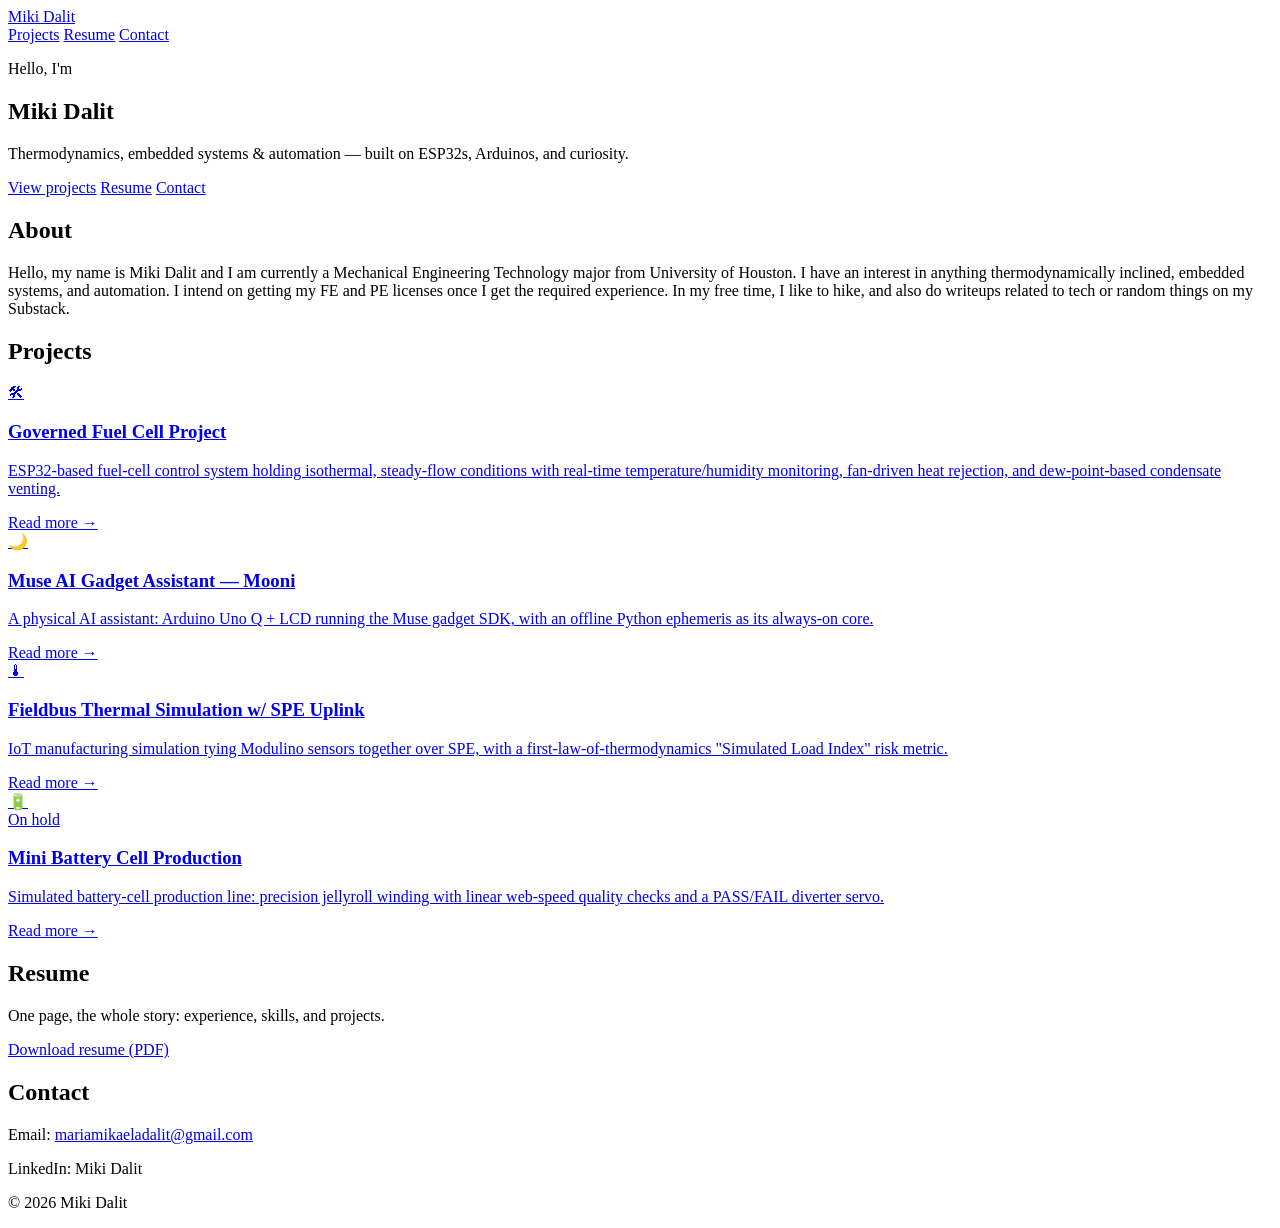
==== index.html @ ed20acd8 "Add personal website: index.html" ====
<!DOCTYPE html>
<html lang="en">
<head>
  <meta charset="UTF-8">
  <meta name="viewport" content="width=device-width, initial-scale=1.0">
  <title>Miki Dalit — Portfolio</title>
  <meta name="description" content="Personal portfolio of Miki Dalit: thermodynamics, embedded systems, and automation projects.">
  <link rel="stylesheet" href="style.css">
</head>
<body>

<header class="site-header">
  <a class="brand" href="index.html">Miki Dalit</a>
  <nav>
    <a href="#projects">Projects</a>
    <a href="resume.pdf" download>Resume</a>
    <a href="#contact">Contact</a>
  </nav>
</header>

<main>
  <section class="hero">
    <p class="hero-kicker">Hello, I'm</p>
    <h1>Miki Dalit</h1>
    <p class="tagline">Thermodynamics, embedded systems &amp; automation — built on ESP32s, Arduinos, and curiosity.</p>
    <div class="hero-buttons">
      <a class="btn btn-primary" href="#projects">View projects</a>
      <a class="btn" href="resume.pdf" download>Resume</a>
      <a class="btn" href="#contact">Contact</a>
    </div>
  </section>

  <section class="about">
    <h2>About</h2>
    <p>Hello, my name is Miki Dalit and I am currently a Mechanical Engineering Technology major from University of Houston. I have an interest in anything thermodynamically inclined, embedded systems, and automation. I intend on getting my FE and PE licenses once I get the required experience. In my free time, I like to hike, and also do writeups related to tech or random things on my Substack.</p>
  </section>

  <section id="projects">
    <h2>Projects</h2>
    <div class="card-grid">

      <a class="card" href="projects/governed-fuel-cell.html">
        <div class="card-emoji">🛠</div>
        <h3>Governed Fuel Cell Project</h3>
        <p>ESP32-based fuel-cell control system holding isothermal, steady-flow conditions with real-time temperature/humidity monitoring, fan-driven heat rejection, and dew-point-based condensate venting.</p>
        <span class="card-link">Read more →</span>
      </a>

      <a class="card" href="projects/mooni-gadget.html">
        <div class="card-emoji">🌙</div>
        <h3>Muse AI Gadget Assistant — Mooni</h3>
        <p>A physical AI assistant: Arduino Uno Q + LCD running the Muse gadget SDK, with an offline Python ephemeris as its always-on core.</p>
        <span class="card-link">Read more →</span>
      </a>

      <a class="card" href="projects/fieldbus-thermal.html">
        <div class="card-emoji">🌡</div>
        <h3>Fieldbus Thermal Simulation w/ SPE Uplink</h3>
        <p>IoT manufacturing simulation tying Modulino sensors together over SPE, with a first-law-of-thermodynamics "Simulated Load Index" risk metric.</p>
        <span class="card-link">Read more →</span>
      </a>

      <a class="card" href="projects/mini-battery-cell.html">
        <div class="card-emoji">🔋</div>
        <span class="badge">On hold</span>
        <h3>Mini Battery Cell Production</h3>
        <p>Simulated battery-cell production line: precision jellyroll winding with linear web-speed quality checks and a PASS/FAIL diverter servo.</p>
        <span class="card-link">Read more →</span>
      </a>

    </div>
  </section>

  <section class="resume-section">
    <h2>Resume</h2>
    <p>One page, the whole story: experience, skills, and projects.</p>
    <a class="btn btn-primary" href="resume.pdf" download>Download resume (PDF)</a>
  </section>
</main>

<footer id="contact" class="site-footer">
  <h2>Contact</h2>
  <p>Email: <a href="mailto:mariamikaeladalit@gmail.com">mariamikaeladalit@gmail.com</a></p>
  <p>LinkedIn: Miki Dalit</p>
  <p class="fine">© 2026 Miki Dalit</p>
</footer>

</body>
</html>
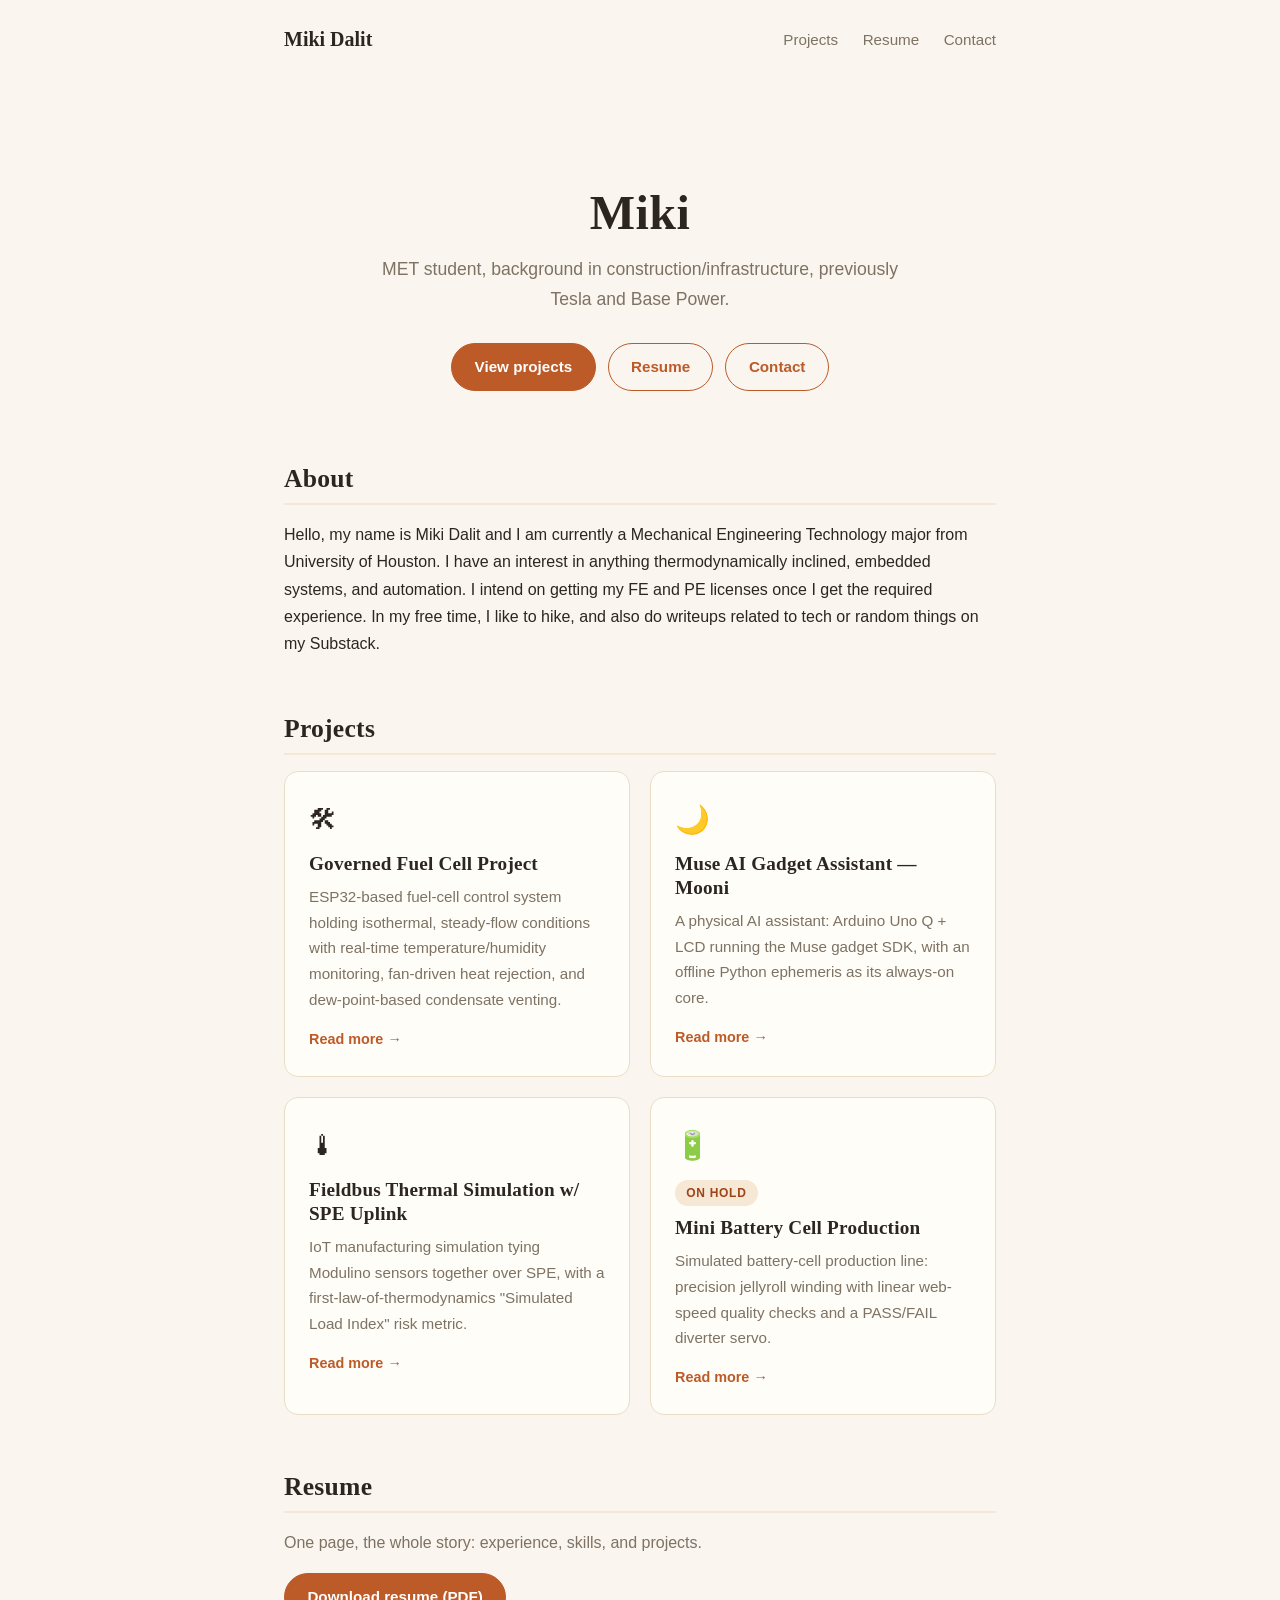
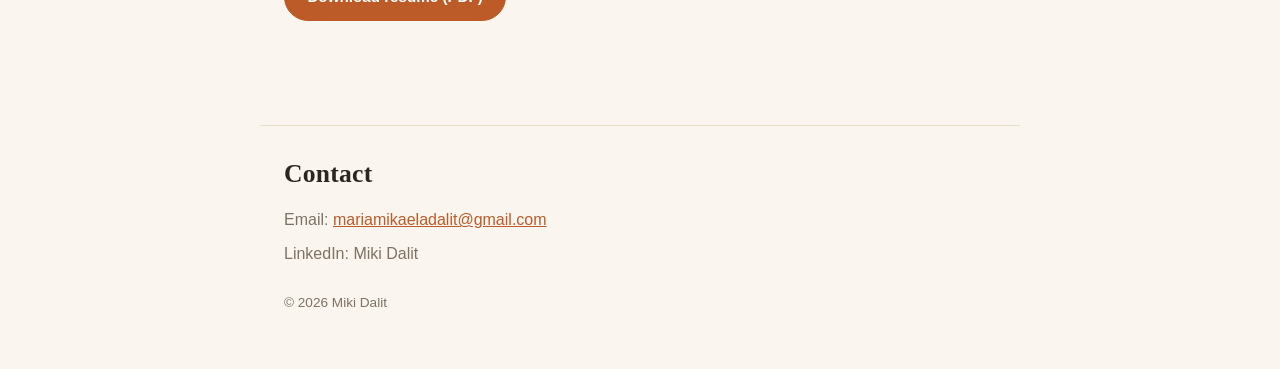
==== commit ec5e85a8: "Update website: index.html" ====
--- a/index.html
+++ b/index.html
@@ -20,9 +20,8 @@
 
 <main>
   <section class="hero">
-    <p class="hero-kicker">Hello, I'm</p>
-    <h1>Miki Dalit</h1>
-    <p class="tagline">Thermodynamics, embedded systems &amp; automation — built on ESP32s, Arduinos, and curiosity.</p>
+    <h1>Miki</h1>
+    <p class="tagline">MET student, background in construction/infrastructure, previously Tesla and Base Power.</p>
     <div class="hero-buttons">
       <a class="btn btn-primary" href="#projects">View projects</a>
       <a class="btn" href="resume.pdf" download>Resume</a>
--- a/style.css
+++ b/style.css
@@ -0,0 +1,244 @@
+/* Miki Dalit — personal portfolio
+   Light, warm, minimal. No build step: plain CSS, linked relatively. */
+
+:root {
+  --bg: #faf6ef;
+  --card: #fffdf8;
+  --ink: #2d2620;
+  --muted: #7d7263;
+  --accent: #bc5a28;          /* terracotta */
+  --accent-dark: #9c4519;
+  --accent-soft: #f7e7d5;
+  --border: #e9ddc8;
+  --radius: 14px;
+}
+
+* { box-sizing: border-box; }
+
+body {
+  margin: 0;
+  background: var(--bg);
+  color: var(--ink);
+  font-family: -apple-system, BlinkMacSystemFont, "Segoe UI", Inter, Roboto,
+               "Helvetica Neue", Arial, sans-serif;
+  line-height: 1.7;
+  -webkit-font-smoothing: antialiased;
+}
+
+h1, h2, h3 {
+  font-family: Georgia, "Times New Roman", serif;
+  line-height: 1.25;
+  letter-spacing: 0.01em;
+}
+
+a { color: var(--accent); }
+a:hover { color: var(--accent-dark); }
+
+/* ---------- header ---------- */
+.site-header {
+  max-width: 760px;
+  margin: 0 auto;
+  padding: 1.4rem 1.5rem;
+  display: flex;
+  justify-content: space-between;
+  align-items: center;
+}
+
+.brand {
+  font-family: Georgia, serif;
+  font-size: 1.25rem;
+  font-weight: bold;
+  color: var(--ink);
+  text-decoration: none;
+}
+
+.site-header nav a {
+  margin-left: 1.25rem;
+  color: var(--muted);
+  text-decoration: none;
+  font-size: 0.95rem;
+}
+.site-header nav a:hover { color: var(--accent); }
+
+/* ---------- layout ---------- */
+main {
+  max-width: 760px;
+  margin: 0 auto;
+  padding: 0 1.5rem 3rem;
+}
+
+section { margin: 3.5rem 0; }
+
+/* ---------- hero ---------- */
+.hero { text-align: center; padding: 3rem 0 1rem; }
+.hero-kicker {
+  color: var(--muted);
+  margin: 0 0 0.25rem;
+  font-size: 1rem;
+}
+.hero h1 {
+  font-size: 3rem;
+  margin: 0 0 0.75rem;
+}
+.tagline {
+  color: var(--muted);
+  font-size: 1.1rem;
+  max-width: 34rem;
+  margin: 0 auto 1.75rem;
+}
+.hero-buttons { display: flex; gap: 0.75rem; justify-content: center; flex-wrap: wrap; }
+
+/* ---------- buttons ---------- */
+.btn {
+  display: inline-block;
+  padding: 0.65rem 1.4rem;
+  border-radius: 999px;
+  border: 1.5px solid var(--accent);
+  color: var(--accent);
+  text-decoration: none;
+  font-weight: 600;
+  font-size: 0.95rem;
+  transition: background 0.15s ease, color 0.15s ease, transform 0.15s ease;
+}
+.btn:hover { background: var(--accent-soft); color: var(--accent-dark); }
+.btn-primary { background: var(--accent); color: #fff; }
+.btn-primary:hover { background: var(--accent-dark); color: #fff; }
+
+/* ---------- sections ---------- */
+h2 {
+  font-size: 1.6rem;
+  margin: 0 0 1rem;
+  padding-bottom: 0.5rem;
+  border-bottom: 2px solid var(--accent-soft);
+}
+
+/* ---------- project cards ---------- */
+.card-grid {
+  display: grid;
+  grid-template-columns: 1fr 1fr;
+  gap: 1.25rem;
+}
+.card {
+  display: block;
+  background: var(--card);
+  border: 1px solid var(--border);
+  border-radius: var(--radius);
+  padding: 1.5rem;
+  text-decoration: none;
+  color: var(--ink);
+  transition: transform 0.15s ease, box-shadow 0.15s ease;
+}
+.card:hover {
+  transform: translateY(-3px);
+  box-shadow: 0 8px 24px rgba(188, 90, 40, 0.12);
+  color: var(--ink);
+}
+.card-emoji { font-size: 1.75rem; margin-bottom: 0.5rem; }
+.card h3 { margin: 0 0 0.5rem; font-size: 1.2rem; }
+.card p { color: var(--muted); font-size: 0.95rem; margin: 0 0 0.75rem; }
+.card-link { color: var(--accent); font-weight: 600; font-size: 0.9rem; }
+
+.badge {
+  display: inline-block;
+  font-size: 0.75rem;
+  font-weight: 700;
+  text-transform: uppercase;
+  letter-spacing: 0.06em;
+  background: var(--accent-soft);
+  color: var(--accent-dark);
+  border-radius: 999px;
+  padding: 0.2rem 0.7rem;
+  margin-bottom: 0.6rem;
+}
+
+/* ---------- callouts (her Notion aside style) ---------- */
+.callout {
+  display: flex;
+  gap: 0.9rem;
+  background: var(--card);
+  border: 1px solid var(--border);
+  border-left: 4px solid var(--accent);
+  border-radius: 0 var(--radius) var(--radius) 0;
+  padding: 1.1rem 1.25rem;
+  margin: 1.5rem 0;
+}
+.callout .callout-icon { font-size: 1.5rem; line-height: 1.4; }
+.callout p { margin: 0.4rem 0; }
+.callout p:first-child { margin-top: 0; }
+.callout p:last-child { margin-bottom: 0; }
+
+/* ---------- tables ---------- */
+table {
+  width: 100%;
+  border-collapse: collapse;
+  margin: 1.25rem 0;
+  font-size: 0.95rem;
+  background: var(--card);
+  border-radius: var(--radius);
+  overflow: hidden;
+}
+th, td {
+  text-align: left;
+  padding: 0.7rem 1rem;
+  border-bottom: 1px solid var(--border);
+}
+th {
+  background: var(--accent-soft);
+  color: var(--accent-dark);
+  font-weight: 700;
+}
+tr:last-child td { border-bottom: none; }
+
+/* ---------- photo placeholders ---------- */
+.photo-placeholder {
+  border: 2px dashed var(--border);
+  border-radius: var(--radius);
+  background: var(--accent-soft);
+  color: var(--muted);
+  text-align: center;
+  padding: 3rem 1rem;
+  margin: 1.25rem 0;
+  font-size: 0.9rem;
+}
+.photo-placeholder .ph-icon { font-size: 2rem; display: block; margin-bottom: 0.5rem; }
+
+/* ---------- code / math ---------- */
+pre {
+  background: #2d2620;
+  color: #f5ead9;
+  border-radius: var(--radius);
+  padding: 1.1rem 1.25rem;
+  overflow-x: auto;
+  font-size: 0.9rem;
+}
+code { font-family: ui-monospace, SFMono-Regular, Menlo, Consolas, monospace; }
+.katex-display { margin: 1.25rem 0; overflow-x: auto; overflow-y: hidden; }
+
+/* ---------- project page ---------- */
+.crumb { margin: 0 0 1rem; font-size: 0.95rem; }
+.crumb a { text-decoration: none; }
+.project h1 { font-size: 2.2rem; margin: 0 0 1rem; }
+.project h3 { font-size: 1.15rem; margin: 2rem 0 0.5rem; }
+
+/* ---------- resume / footer ---------- */
+.resume-section p { color: var(--muted); }
+
+.site-footer {
+  max-width: 760px;
+  margin: 0 auto;
+  padding: 2rem 1.5rem 3rem;
+  border-top: 1px solid var(--border);
+}
+.site-footer h2 { border-bottom: none; padding-bottom: 0; }
+.site-footer p { margin: 0.4rem 0; color: var(--muted); }
+.site-footer .fine { margin-top: 1.5rem; font-size: 0.85rem; }
+
+/* ---------- responsive ---------- */
+@media (max-width: 640px) {
+  .hero h1 { font-size: 2.2rem; }
+  .card-grid { grid-template-columns: 1fr; }
+  .site-header { flex-direction: column; gap: 0.75rem; }
+  .site-header nav a { margin: 0 0.6rem; }
+  table { font-size: 0.85rem; }
+  th, td { padding: 0.55rem 0.7rem; }
+}
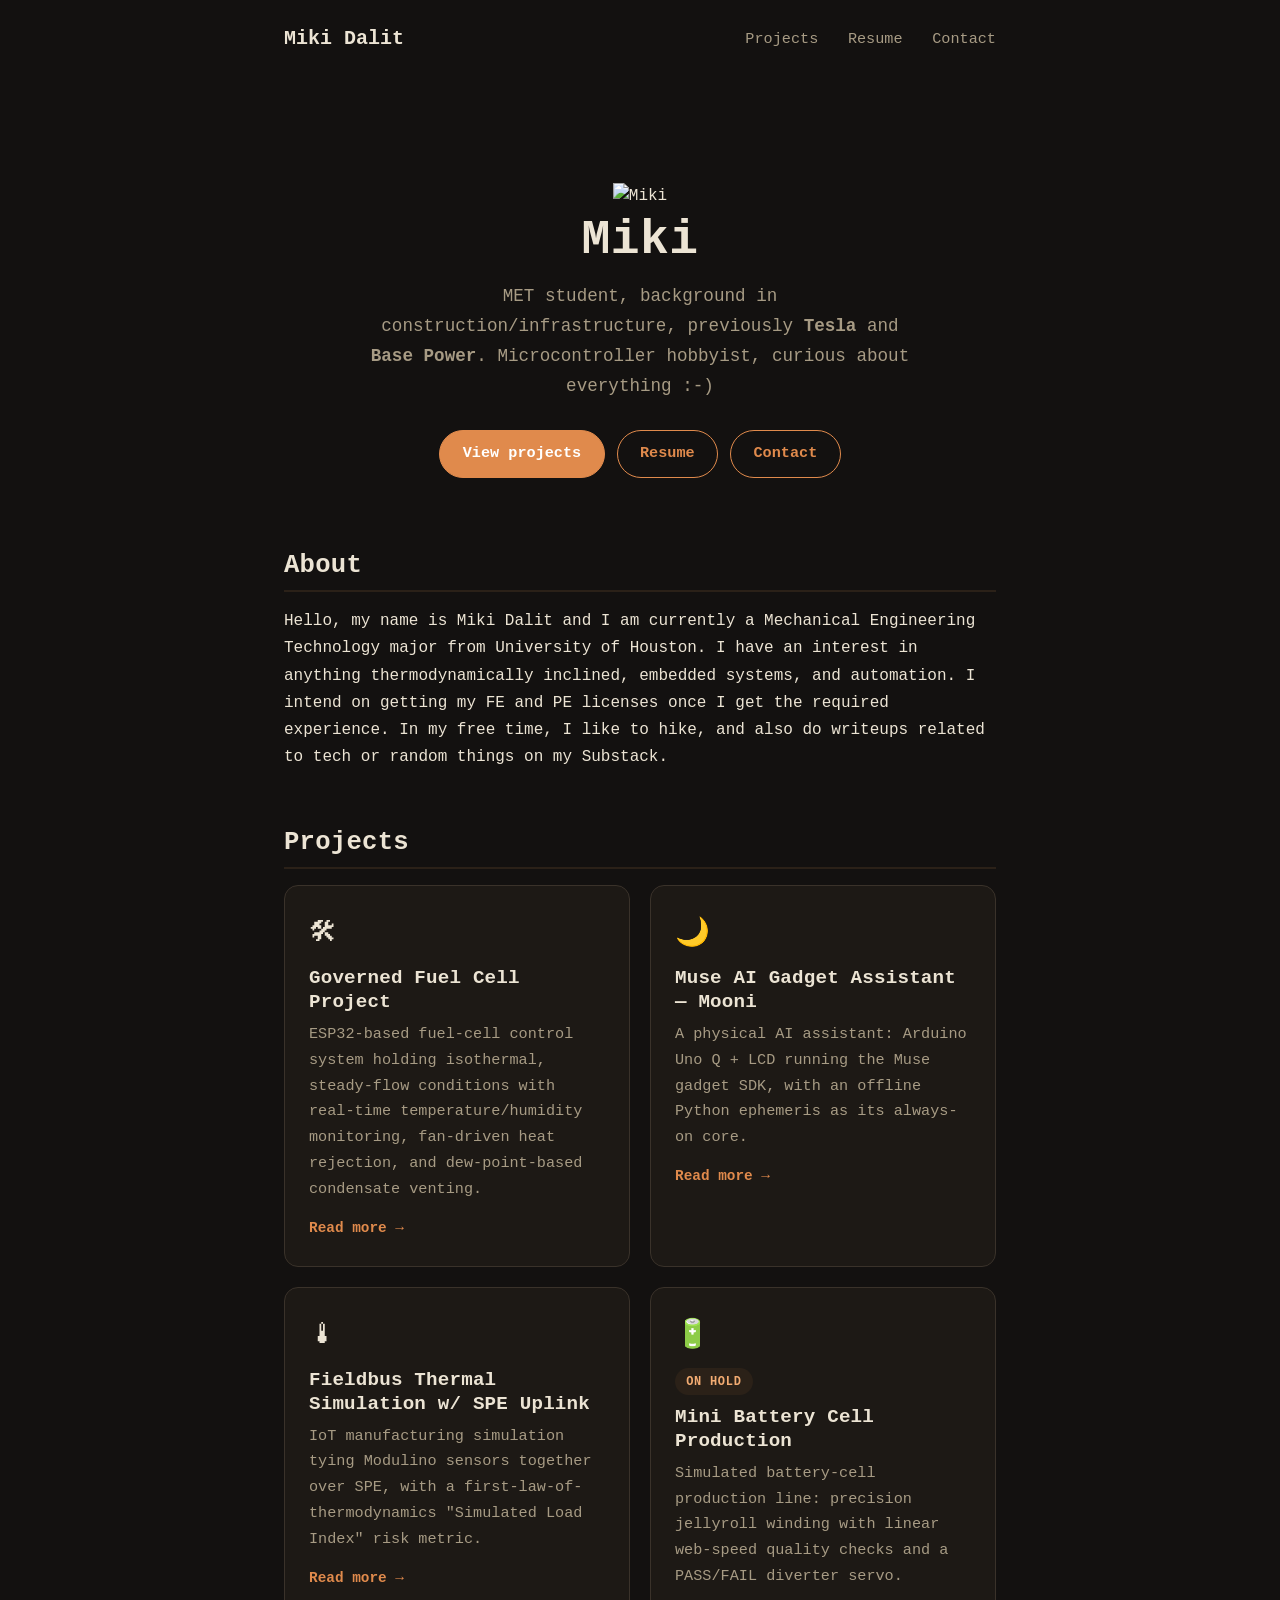
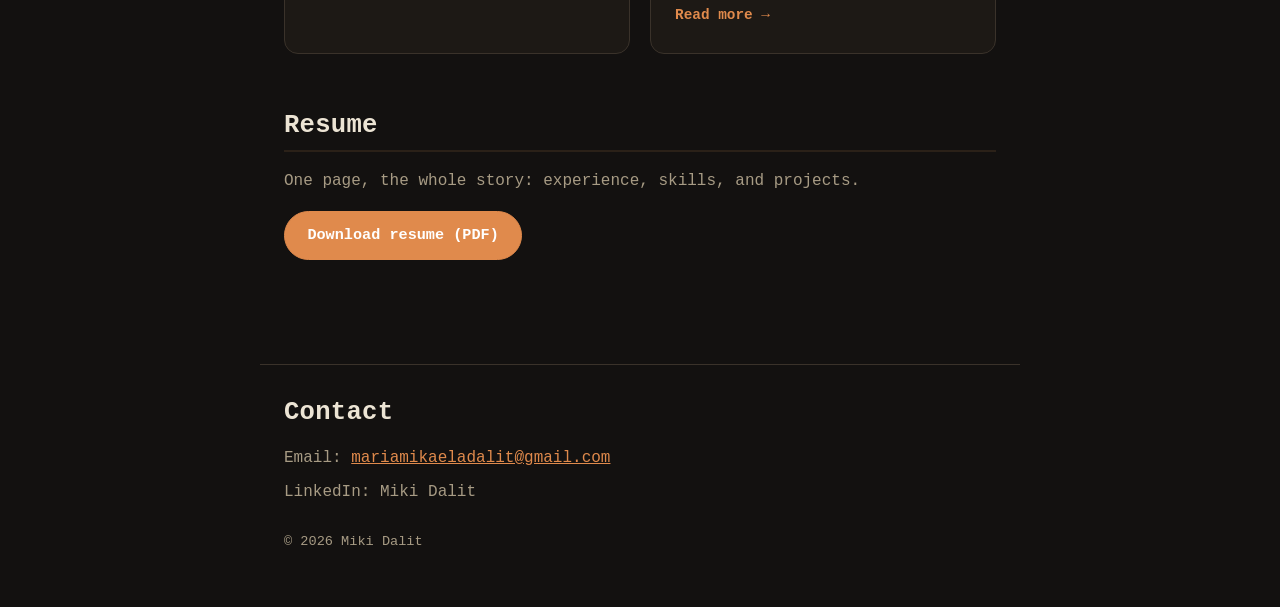
==== commit 495edf70: "Update website: index.html" ====
--- a/index.html
+++ b/index.html
@@ -20,8 +20,9 @@
 
 <main>
   <section class="hero">
+    <img class="hero-photo" src="miki.jpg" alt="Miki">
     <h1>Miki</h1>
-    <p class="tagline">MET student, background in construction/infrastructure, previously Tesla and Base Power.</p>
+    <p class="tagline">MET student, background in construction/infrastructure, previously <strong>Tesla</strong> and <strong>Base Power</strong>. Microcontroller hobbyist, curious about everything :-)</p>
     <div class="hero-buttons">
       <a class="btn btn-primary" href="#projects">View projects</a>
       <a class="btn" href="resume.pdf" download>Resume</a>
--- a/style.css
+++ b/style.css
@@ -1,15 +1,15 @@
 /* Miki Dalit — personal portfolio
-   Light, warm, minimal. No build step: plain CSS, linked relatively. */
+   Nightmode, Courier everywhere. No build step: plain CSS, linked relatively. */
 
 :root {
-  --bg: #faf6ef;
-  --card: #fffdf8;
-  --ink: #2d2620;
-  --muted: #7d7263;
-  --accent: #bc5a28;          /* terracotta */
-  --accent-dark: #9c4519;
-  --accent-soft: #f7e7d5;
-  --border: #e9ddc8;
+  --bg: #131110;
+  --card: #1d1915;
+  --ink: #ece4d4;
+  --muted: #a79b84;
+  --accent: #e08a4c;          /* terracotta, brightened for dark bg */
+  --accent-dark: #f2ab72;
+  --accent-soft: #2b2118;
+  --border: #3a322a;
   --radius: 14px;
 }
 
@@ -19,14 +19,13 @@
   margin: 0;
   background: var(--bg);
   color: var(--ink);
-  font-family: -apple-system, BlinkMacSystemFont, "Segoe UI", Inter, Roboto,
-               "Helvetica Neue", Arial, sans-serif;
+  font-family: "Courier New", Courier, monospace;
   line-height: 1.7;
   -webkit-font-smoothing: antialiased;
 }
 
 h1, h2, h3 {
-  font-family: Georgia, "Times New Roman", serif;
+  font-family: "Courier New", Courier, monospace;
   line-height: 1.25;
   letter-spacing: 0.01em;
 }
@@ -45,7 +44,7 @@
 }
 
 .brand {
-  font-family: Georgia, serif;
+  font-family: "Courier New", Courier, monospace;
   font-size: 1.25rem;
   font-weight: bold;
   color: var(--ink);
@@ -211,7 +210,7 @@
   overflow-x: auto;
   font-size: 0.9rem;
 }
-code { font-family: ui-monospace, SFMono-Regular, Menlo, Consolas, monospace; }
+code { font-family: "Courier New", Courier, monospace; }
 .katex-display { margin: 1.25rem 0; overflow-x: auto; overflow-y: hidden; }
 
 /* ---------- project page ---------- */
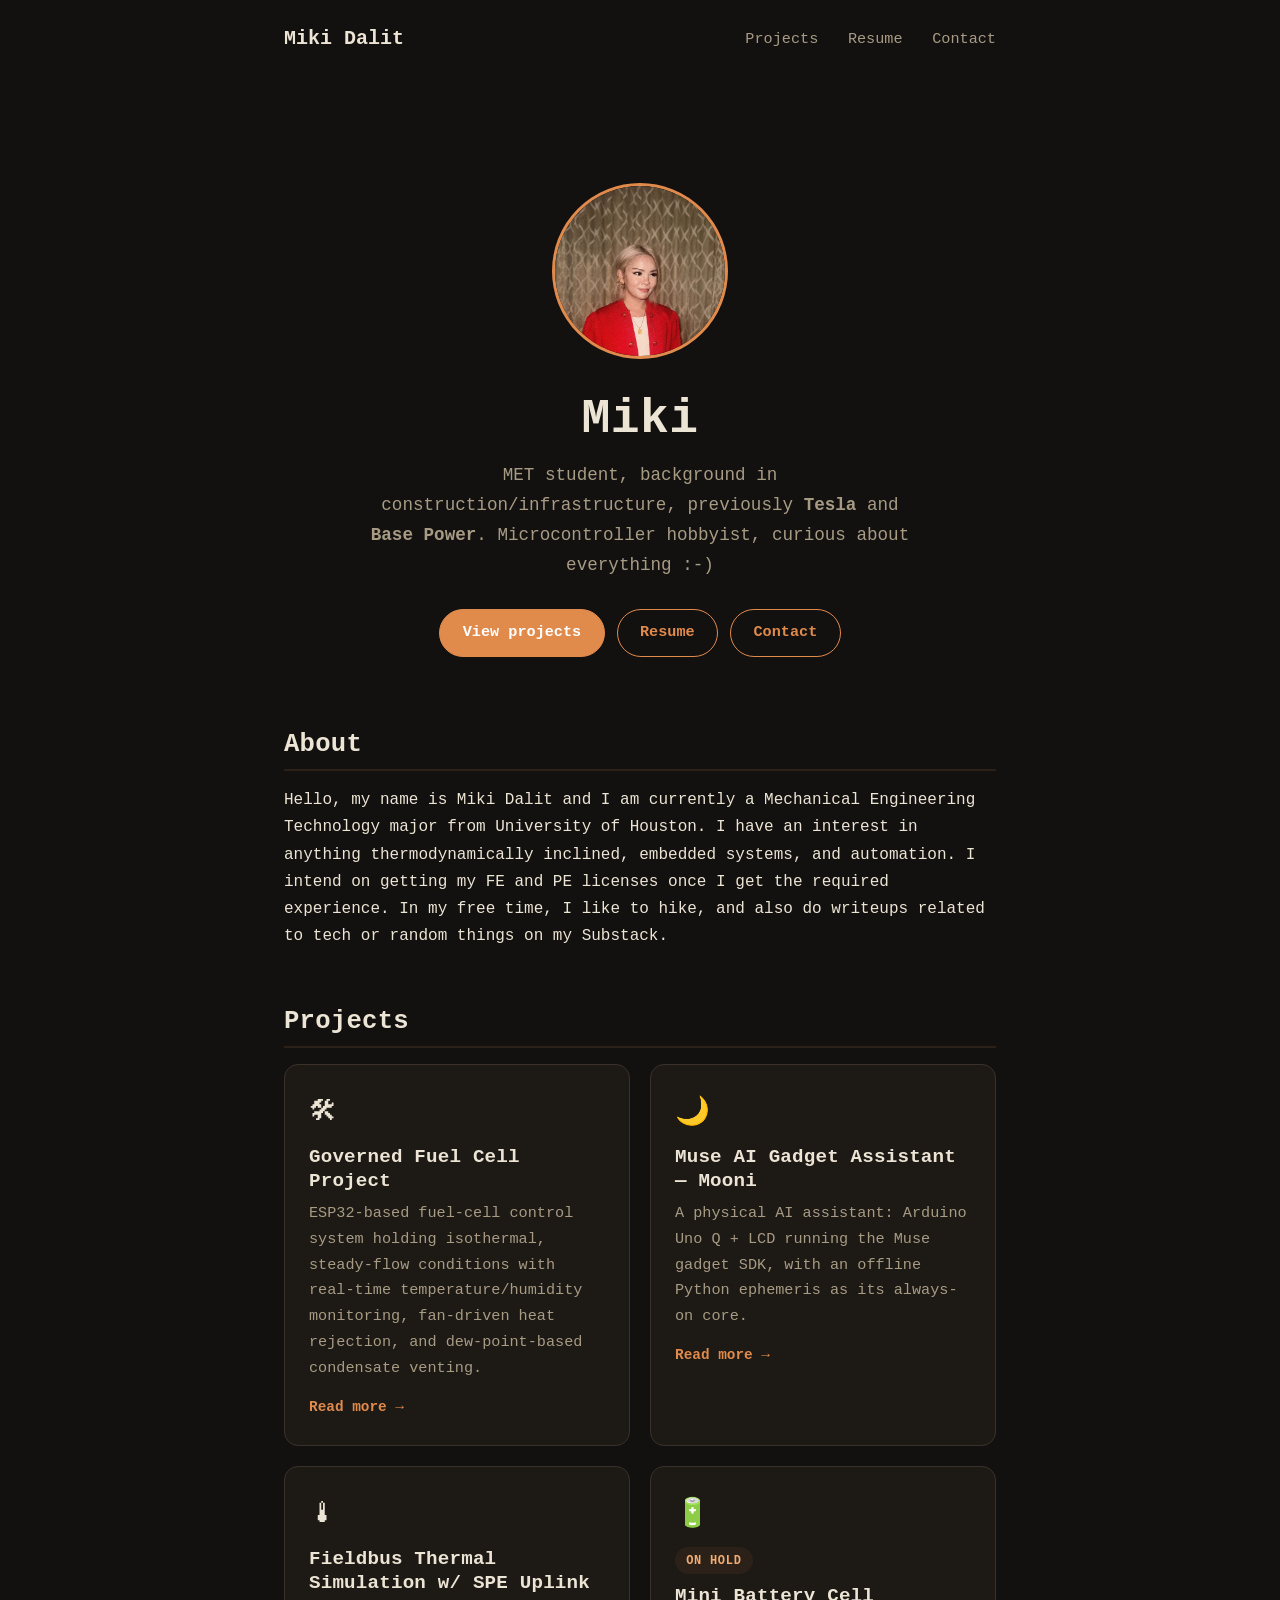
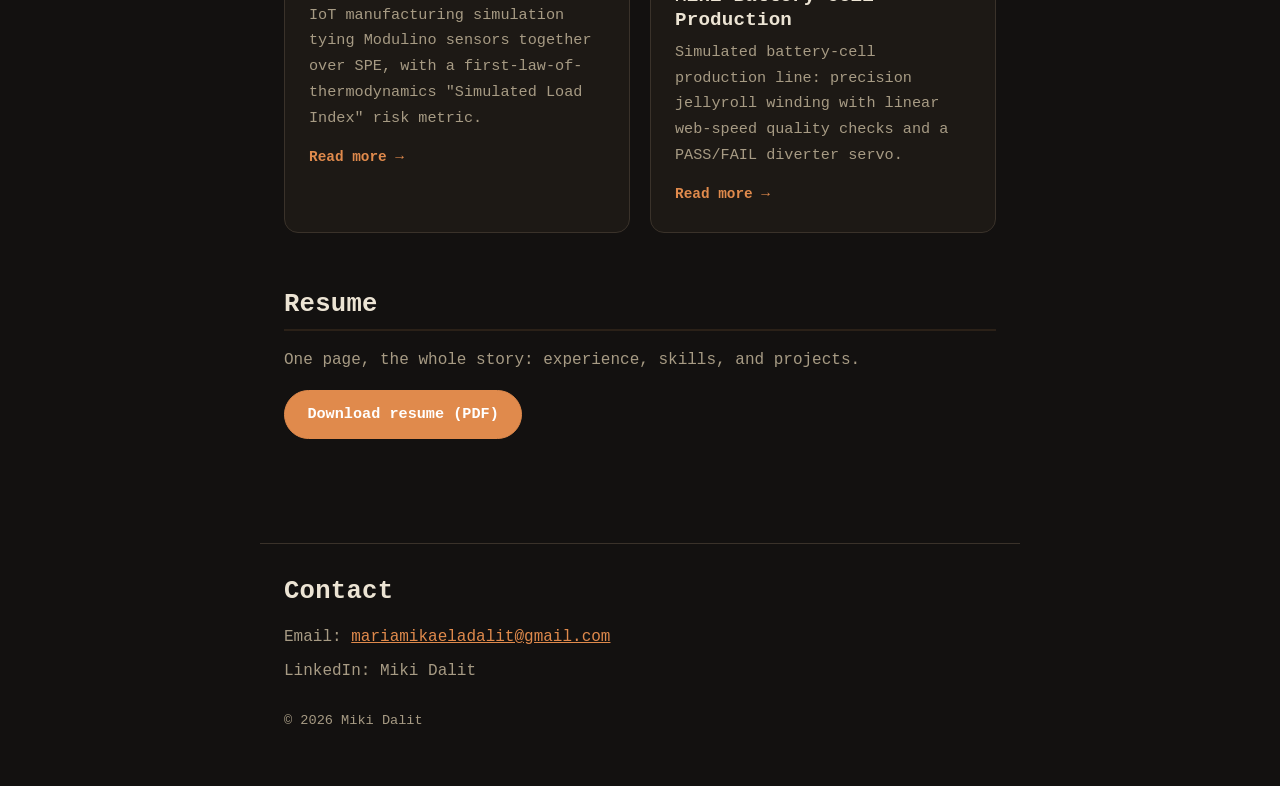
==== commit b447427c: "Update website: index.html" ====
--- a/index.html
+++ b/index.html
@@ -20,9 +20,13 @@
 
 <main>
   <section class="hero">
-    <img class="hero-photo" src="miki.jpg" alt="Miki">
-    <h1>Miki</h1>
-    <p class="tagline">MET student, background in construction/infrastructure, previously <strong>Tesla</strong> and <strong>Base Power</strong>. Microcontroller hobbyist, curious about everything :-)</p>
+    <div class="hero-row">
+      <img class="hero-photo" src="miki.jpg" alt="Miki">
+      <div class="hero-text">
+        <h1>Miki</h1>
+        <p class="tagline">MET student, background in construction/infrastructure, previously <strong>Tesla</strong> and <strong>Base Power</strong>. Microcontroller hobbyist, curious about everything :-)</p>
+      </div>
+    </div>
     <div class="hero-buttons">
       <a class="btn btn-primary" href="#projects">View projects</a>
       <a class="btn" href="resume.pdf" download>Resume</a>
--- a/style.css
+++ b/style.css
@@ -70,6 +70,14 @@
 
 /* ---------- hero ---------- */
 .hero { text-align: center; padding: 3rem 0 1rem; }
+.hero-photo {
+  width: 11rem;
+  height: 11rem;
+  border-radius: 50%;
+  object-fit: cover;
+  border: 3px solid var(--accent);
+  margin-bottom: 1.25rem;
+}
 .hero-kicker {
   color: var(--muted);
   margin: 0 0 0.25rem;
